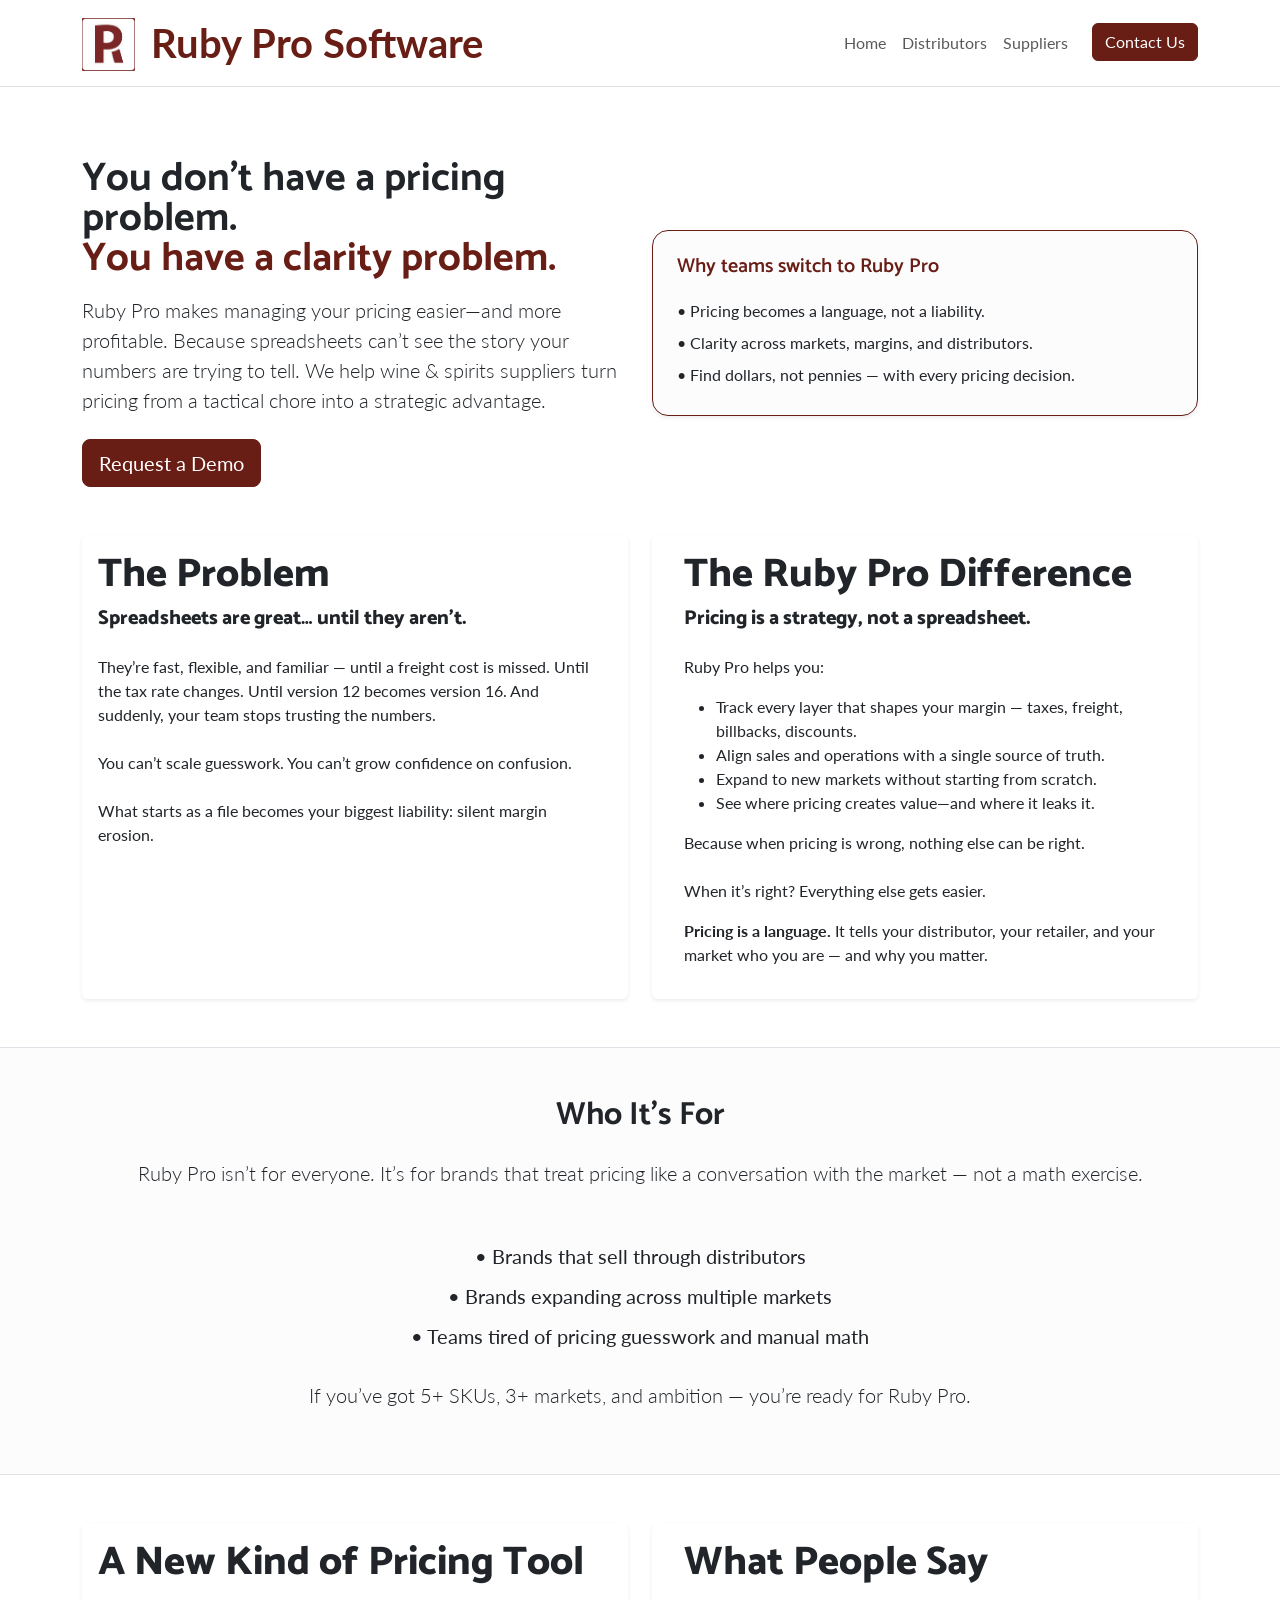
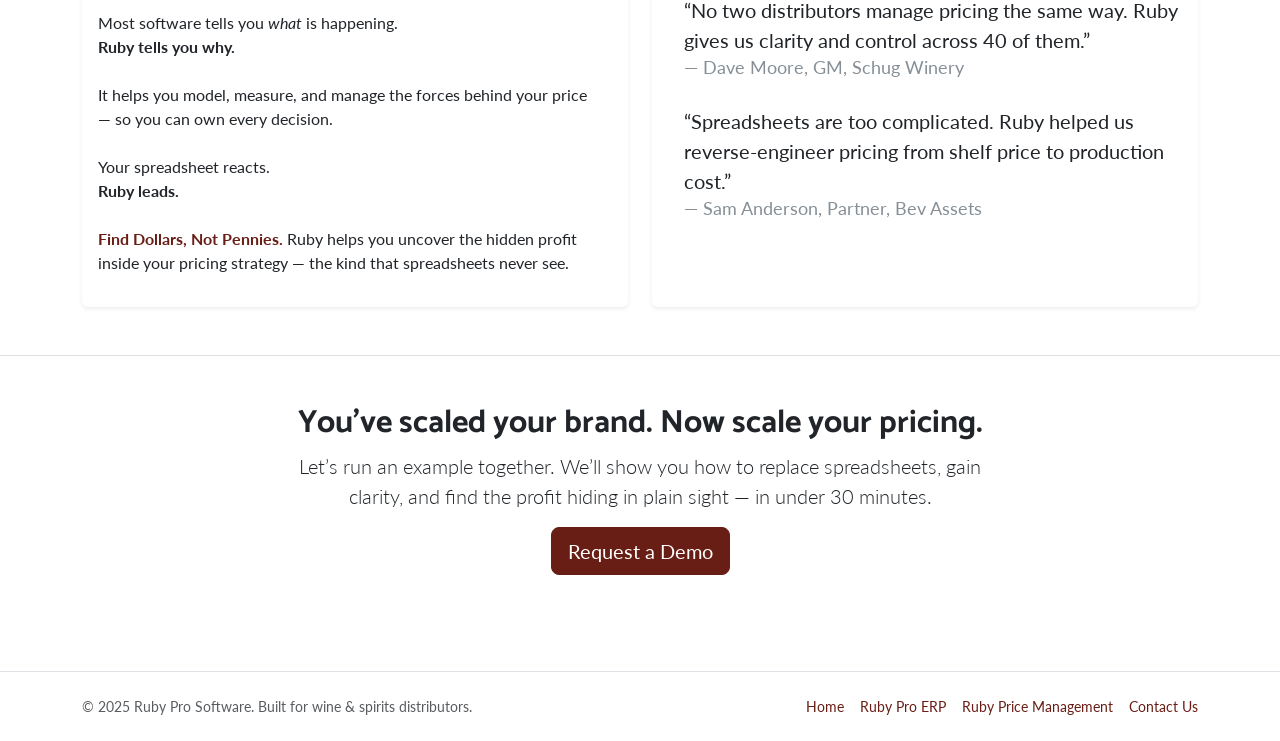
==== pricing/index.html @ 7dd123cd "New style" ====
<!DOCTYPE html>
<html data-bs-theme="light" lang="en" data-bss-forced-theme="light">

<head>
    <meta charset="utf-8">
    <meta name="viewport" content="width=device-width, initial-scale=1.0, shrink-to-fit=no">
    <title>Ruby Pro Software</title>
    <link rel="stylesheet" href="../assets/bootstrap/css/bootstrap.min.css">
    <link rel="stylesheet" href="https://fonts.googleapis.com/css?family=Catamaran:100,200,300,400,500,600,700,800,900&amp;display=swap">
    <link rel="stylesheet" href="https://fonts.googleapis.com/css?family=Lato:100,100i,300,300i,400,400i,700,700i,900,900i&amp;display=swap">
    <link rel="stylesheet" href="../assets/css/bss-overrides.css">
    <link rel="stylesheet" href="../assets/css/rubypro.css">
    <link rel="stylesheet" href="../assets/css/rubypro.compiled.css">
<script>function initApollo(){var n=Math.random().toString(36).substring(7),o=document.createElement("script");
o.src="https://assets.apollo.io/micro/website-tracker/tracker.iife.js?nocache="+n,o.async=!0,o.defer=!0,
o.onload=function(){window.trackingFunctions.onLoad({appId:"68dd9e5f3d1229001d8ed1a4"})},
document.head.appendChild(o)}initApollo();</script>

<script async src="https://www.googletagmanager.com/gtag/js?id=G-LC32W6VK7M"></script>
<script>
  window.dataLayer = window.dataLayer || [];
  function gtag(){dataLayer.push(arguments);}
  gtag('js', new Date());

  gtag('config', 'G-LC32W6VK7M');
</script>
</head>

<body>
    <nav class="navbar navbar-expand-lg sticky-top text-primary bg-white navbar-light border-bottom">
        <div class="container"><a class="navbar-brand fw-bold link-primary" href="/"><img class="position-relative float-start" src="../assets/img/ruby-pro-small-logo.png" width="53" height="53" style="margin-top:5px;"><span class="fs-1 ms-3">Ruby Pro Software</span></a><button data-bs-toggle="collapse" data-bs-target="#navbarsExample" class="navbar-toggler" type="button" aria-controls="navbarsExample" aria-expanded="false" aria-label="Toggle navigation"><span class="navbar-toggler-icon"></span></button>
            <div class="collapse navbar-collapse" id="navbarsExample">
                <ul class="navbar-nav ms-auto mb-2 mb-lg-0">
                    <li class="nav-item"><a class="nav-link" href="/">Home</a></li>
                    <li class="nav-item"><a class="nav-link" href="/route-accounting">Distributors</a></li>
                    <li class="nav-item"><a class="nav-link" href="/pricing">Suppliers</a></li>
                    <li class="nav-item"><a class="btn btn-primary ms-lg-3" role="button" href="/contact-us.html">Contact Us</a></li>
                </ul>
            </div>
        </div>
    </nav>
    <header class="bg-white mt-6">
        <div class="container">
            <div class="row align-items-center px-0">
                <div class="col-lg-6">
                    <h1 class="display-5 fs-1 fw-bold lh-1">You don’t have a pricing problem.<span class="text-primary"><br>You have a clarity problem.</span></h1>
                    <p class="lead mt-3">Ruby Pro makes managing your pricing easier—and more profitable. Because spreadsheets can’t see the story your numbers are trying to tell. We help wine &amp; spirits suppliers turn pricing from a tactical chore into a strategic advantage.</p>
                    <div class="d-flex gap-3 mt-4"><a class="btn btn-primary btn-lg" role="button" href="mailto:sales@rubyprosoftware.com?subject=Ruby%20Price%20Management%20Demo&amp;amp;body=I%20am%20interested%20in%20a%20demo%20of%20how%20Ruby%20Price%20Management%20can%20help%20me%20replace%20my%20clunky%20spreadsheets%20with%20confidence%2C%20alignment%2C%20and%20margin%20clarity">Request a Demo</a></div>
                </div>
                <div class="col-lg-6">
                    <div class="bg-light-subtle border rounded-4 border-primary shadow-sm p-4 hero-card">
                        <h5 class="fw-semibold text-primary mb-3">Why teams switch to Ruby Pro</h5>
                        <ul class="list-unstyled lh-lg mb-0">
                            <li>• Pricing becomes a language, not a liability.</li>
                            <li>• Clarity across markets, margins, and distributors.</li>
                            <li>• Find dollars, not pennies — with every pricing decision.</li>
                        </ul>
                    </div>
                </div>
            </div>
        </div>
    </header>
    <section class="mb-0 py-5">
        <div class="container">
            <div class="row g-4">
                <div class="col-md-6">
                    <div class="card h-100 border-0 shadow-sm">
                        <div class="card-body me-3">
                            <h1 class="card-title">The Problem</h1>
                            <h3 class="h5">Spreadsheets are great… until they aren’t.</h3>
                            <p class="mt-4"> They’re fast, flexible, and familiar — until a freight cost is missed. Until the tax rate changes. Until version 12 becomes version 16. And suddenly, your team stops trusting the numbers.<br><br> You can’t scale guesswork. You can’t grow confidence on confusion.<br><br> What starts as a file becomes your biggest liability: silent margin erosion. </p>
                        </div>
                    </div>
                </div>
                <div class="col-md-6">
                    <div class="card h-100 border-0 shadow-sm">
                        <div class="card-body ms-3">
                            <h1 class="card-title">The Ruby Pro Difference</h1>
                            <h3 class="h5">Pricing is a strategy, not a spreadsheet.</h3>
                            <p class="mt-4"> Ruby Pro helps you: </p>
                            <ul>
                                <li>Track every layer that shapes your margin — taxes, freight, billbacks, discounts.</li>
                                <li>Align sales and operations with a single source of truth.</li>
                                <li>Expand to new markets without starting from scratch.</li>
                                <li>See where pricing creates value—and where it leaks it.</li>
                            </ul><span> Because when pricing is wrong, nothing else can be right.</span><br><br><span> When it’s right? Everything else gets easier. </span>
                            <p></p>
                            <p><strong>Pricing is a language.</strong> It tells your distributor, your retailer, and your market who you are — and why you matter.</p>
                        </div>
                    </div>
                </div>
            </div>
        </div>
    </section>
    <section class="bg-light-subtle py-5 border-top border-bottom">
        <div class="container text-center">
            <h2 class="fw-bold mb-4">Who It’s For</h2>
            <p class="lead mb-5">Ruby Pro isn’t for everyone. It’s for brands that treat pricing like a conversation with the market — not a math exercise.</p>
            <div class="row justify-content-center">
                <div class="col-md-8">
                    <ul class="list-unstyled fs-5 lh-lg">
                        <li>• Brands that sell through distributors</li>
                        <li>• Brands expanding across multiple markets</li>
                        <li>• Teams tired of pricing guesswork and manual math</li>
                    </ul>
                    <p class="lead mt-4">If you’ve got 5+ SKUs, 3+ markets, and ambition — you’re ready for Ruby Pro.</p>
                </div>
            </div>
        </div>
    </section>
    <section class="mb-0 py-5">
        <div class="container">
            <div class="row g-4">
                <div class="col-md-6">
                    <div class="card h-100 border-0 shadow-sm">
                        <div class="card-body me-3">
                            <h1 class="card-title">A New Kind of Pricing Tool</h1>
                            <p class="mt-4"> Most software tells you <em>what</em> is happening.<br><strong>Ruby tells you why.</strong><br><br> It helps you model, measure, and manage the forces behind your price — so you can own every decision. <br><br> Your spreadsheet reacts.<br><strong>Ruby leads.</strong><br><br><span class="fw-bold text-primary">Find Dollars, Not Pennies.</span> Ruby helps you uncover the hidden profit inside your pricing strategy — the kind that spreadsheets never see. </p>
                        </div>
                    </div>
                </div>
                <div class="col-md-6">
                    <div class="card h-100 border-0 shadow-sm">
                        <div class="card-body ms-3">
                            <h1 class="card-title">What People Say</h1><blockquote class="blockquote">
                <p>“No two distributors manage pricing the same way. Ruby gives us clarity and control across 40 of
                  them.”</p>
                <footer class="blockquote-footer">Dave Moore, GM, Schug Winery</footer>
              </blockquote><blockquote class="blockquote mt-4">
                <p>“Spreadsheets are too complicated. Ruby helped us reverse-engineer pricing from shelf price to
                  production cost.”</p>
                <footer class="blockquote-footer">Sam Anderson, Partner, Bev Assets</footer>
              </blockquote>
                        </div>
                    </div>
                </div>
            </div>
        </div>
    </section>
    <section class="bg-white py-5 border-top" id="demo">
        <div class="container">
            <div class="row justify-content-center">
                <div class="col-lg-8 text-center">
                    <h2 class="fw-bold">You’ve scaled your brand. Now scale your pricing.</h2>
                    <p class="lead mt-2">Let’s run an example together. We’ll show you how to replace spreadsheets, gain clarity, and find the profit hiding in plain sight — in under 30 minutes.</p><a class="btn btn-primary btn-lg" role="button" href="mailto:sales@rubyprosoftware.com?subject=Ruby%20Price%20Management%20Demo&amp;amp;body=I%20am%20interested%20in%20a%20demo%20of%20how%20Ruby%20Price%20Management%20can%20help%20me%20replace%20my%20clunky%20spreadsheets%20with%20confidence%2C%20alignment%2C%20and%20margin%20clarity&amp;amp;body=I%20am%20interested%20in%20a%20demo%20of%20how%20Ruby%20Price%20Management%20can%20help%20me%20replace%20my%20clunky%20spreadsheets%20with%20confidence%2C%20alignment%2C%20and%20margin%20clarity">Request a Demo</a>
                </div>
            </div>
        </div>
    </section>
    <footer class="bg-white mt-5 py-4 border-top">
        <div class="container d-flex justify-content-between align-items-center flex-wrap">
            <p class="text-muted mb-0 small">© 2025 Ruby Pro Software. Built for wine &amp; spirits distributors.</p>
            <div class="text-primary small"><a class="text-decoration-none me-3" href="/" style="color: #681d15 !important">Home</a><a class="text-decoration-none me-3" href="/route-accounting" style="color: #681d15 !important">Ruby Pro ERP</a><a class="text-decoration-none me-3" href="/pricing" style="color: #681d15 !important">Ruby Price Management</a><a class="text-decoration-none" href="/contact-us.html" style="color: #681d15 !important">Contact Us</a></div>
        </div>
    </footer>
    <script src="../assets/bootstrap/js/bootstrap.min.js"></script>
</body>

</html>
---- assets/css/bss-overrides.css ----
.mt-2 {
  margin-top: .5rem !important;
}

.mt-3 {
  margin-top: 1rem !important;
}

.mt-4 {
  margin-top: 1.5rem !important;
}

.mt-5 {
  margin-top: 3rem !important;
}

.mt-6 {
  margin-top: 4.5rem !important;
}

.me-3 {
  margin-right: 1rem !important;
}

.mb-0 {
  margin-bottom: 0 !important;
}

.mb-2 {
  margin-bottom: .5rem !important;
}

.mb-3 {
  margin-bottom: 1rem !important;
}

.mb-4 {
  margin-bottom: 1.5rem !important;
}

.mb-5 {
  margin-bottom: 3rem !important;
}

.ms-3 {
  margin-left: 1rem !important;
}

.ms-auto {
  margin-left: auto !important;
}

.p-4 {
  padding: 1.5rem !important;
}

.p-5 {
  padding: 3rem !important;
}

.px-0 {
  padding-right: 0 !important;
  padding-left: 0 !important;
}

.py-4 {
  padding-top: 1.5rem !important;
  padding-bottom: 1.5rem !important;
}

.py-5 {
  padding-top: 3rem !important;
  padding-bottom: 3rem !important;
}

@media (min-width: 576px) {
  .p-sm-5 {
    padding: 3rem !important;
  }
}

@media (min-width: 992px) {
  .mb-lg-0 {
    margin-bottom: 0rem !important;
  }
}

@media (min-width: 992px) {
  .ms-lg-3 {
    margin-left: 1rem !important;
  }
}

@media (min-width: 1200px) {
  .py-xl-5 {
    padding-top: 3rem !important;
    padding-bottom: 3rem !important;
  }
}
---- assets/css/rubypro.css ----
:root {
  --bs-btn-color: #681d15 !important;
  --bs-btn-border-color: #681d15 !important;
  --bs-btn-hover-color: #000 !important;
  --bs-btn-hover-bg: #681d15 !important;
  --bs-btn-focus-shadow-rgb: 238, 9, 121 !important;
  --bs-btn-active-color: #000 !important;
  --bs-btn-active-shadow: inset 0 3px 5px rgba(0, 0, 0, 0.125) !important;
  --bs-btn-disabled-bg: transparent !important;
  --bs-gradient: none !important;
  --bs-btn-hover-border-color: #681d15 !important;
  --bs-btn-active-bg: #681d15 !important;
  --bs-btn-active-border-color: #681d15 !important;
  --bs-btn-disabled-color: #681d15 !important;
  --bs-btn-disabled-border-color: #681d15 !important;
  --bs-primary-rgb: 104,29,21 !important;
  --bg-color: #f2f6f9 !important;
  --btn-primary: #681D15 !important;
  --btn-secondary: #dfc1bd80 !important;
  --secondary: #E5877D !important;
  --navbar-bg: #681D15 !important;
  --text-btn-color: white !important;
  --table-border-color: #681D1540 !important;
  --btn-default-hover-bg: white !important;
  --sidebar-select-color: #E5877D20 !important;
  --checkbox-gradient: linear-gradient(180deg, var(--btn-primary) -124.51%, var(--btn-primary) 100%) !important;
  --text-base: 14px;
  --right-arrow-white-svg: url("data: image/svg+xml;utf8, <svg width='6' height='8' viewBox='0 0 6 8' fill='none' xmlns='http://www.w3.org/2000/svg'><path d='M1.25 7.5L4.75 4L1.25 0.5' stroke='%fff' stroke-linecap='round' stroke-linejoin='round'/></svg>");
}

.link-primary:hover, .link-primary:focus {
  color: var(--btn-primary)!important;
  -webkit-text-decoration-color: RGBA(238, 9, 121, var(--bs-link-underline-opacity, 1)) !important;
  text-decoration-color: RGBA(238, 9, 121, var(--bs-link-underline-opacity, 1)) !important;
}

.btn-outline-primary {
  --bs-btn-color: #681d15 !important;
  --bs-btn-border-color: #681d15 !important;
  --bs-btn-hover-color: #000 !important;
  --bs-btn-hover-bg: #681d15 !important;
  --bs-btn-hover-border-color: #681d15 !important;
  --bs-btn-focus-shadow-rgb: 238, 9, 121 !important;
  --bs-btn-active-color: #000 !important;
  --bs-btn-active-bg: #681d15 !important;
  --bs-btn-active-border-color: #681d15 !important;
  --bs-btn-active-shadow: inset 0 3px 5px rgba(0, 0, 0, 0.125) !important;
  --bs-btn-disabled-color: #681d15 !important;
  --bs-btn-disabled-bg: transparent !important;
  --bs-btn-disabled-border-color: #681d15 !important;
  --bs-gradient: none !important;
}

.btn-outline-primary:hover {
  color: white !important;
}

.ruby-background {
  background-color: #681D15;
}

.btn-outline-primary {
}

.btn-primary {
  background-color: #681d15;
  border-color: #681d15;
}

.btn-primary:active, .btn-primary:focus, .btn-primary:hover {
  color: #681d15 !important;
  background-color: #ffffff !important;
  border-color: #681d15 !important;
  border-width: 4px;
}
---- assets/css/rubypro.compiled.css ----
@media (min-width: 500px) {
  .ruby-pro-cards {
    min-height: 250px;
  }
}
@media (min-width: 1200px) {
  .ruby-pro-cards {
    min-height: 225px;
  }
}
@media (min-width: 1400px) {
  .ruby-pro-cards {
    min-height: 190px;
  }
}
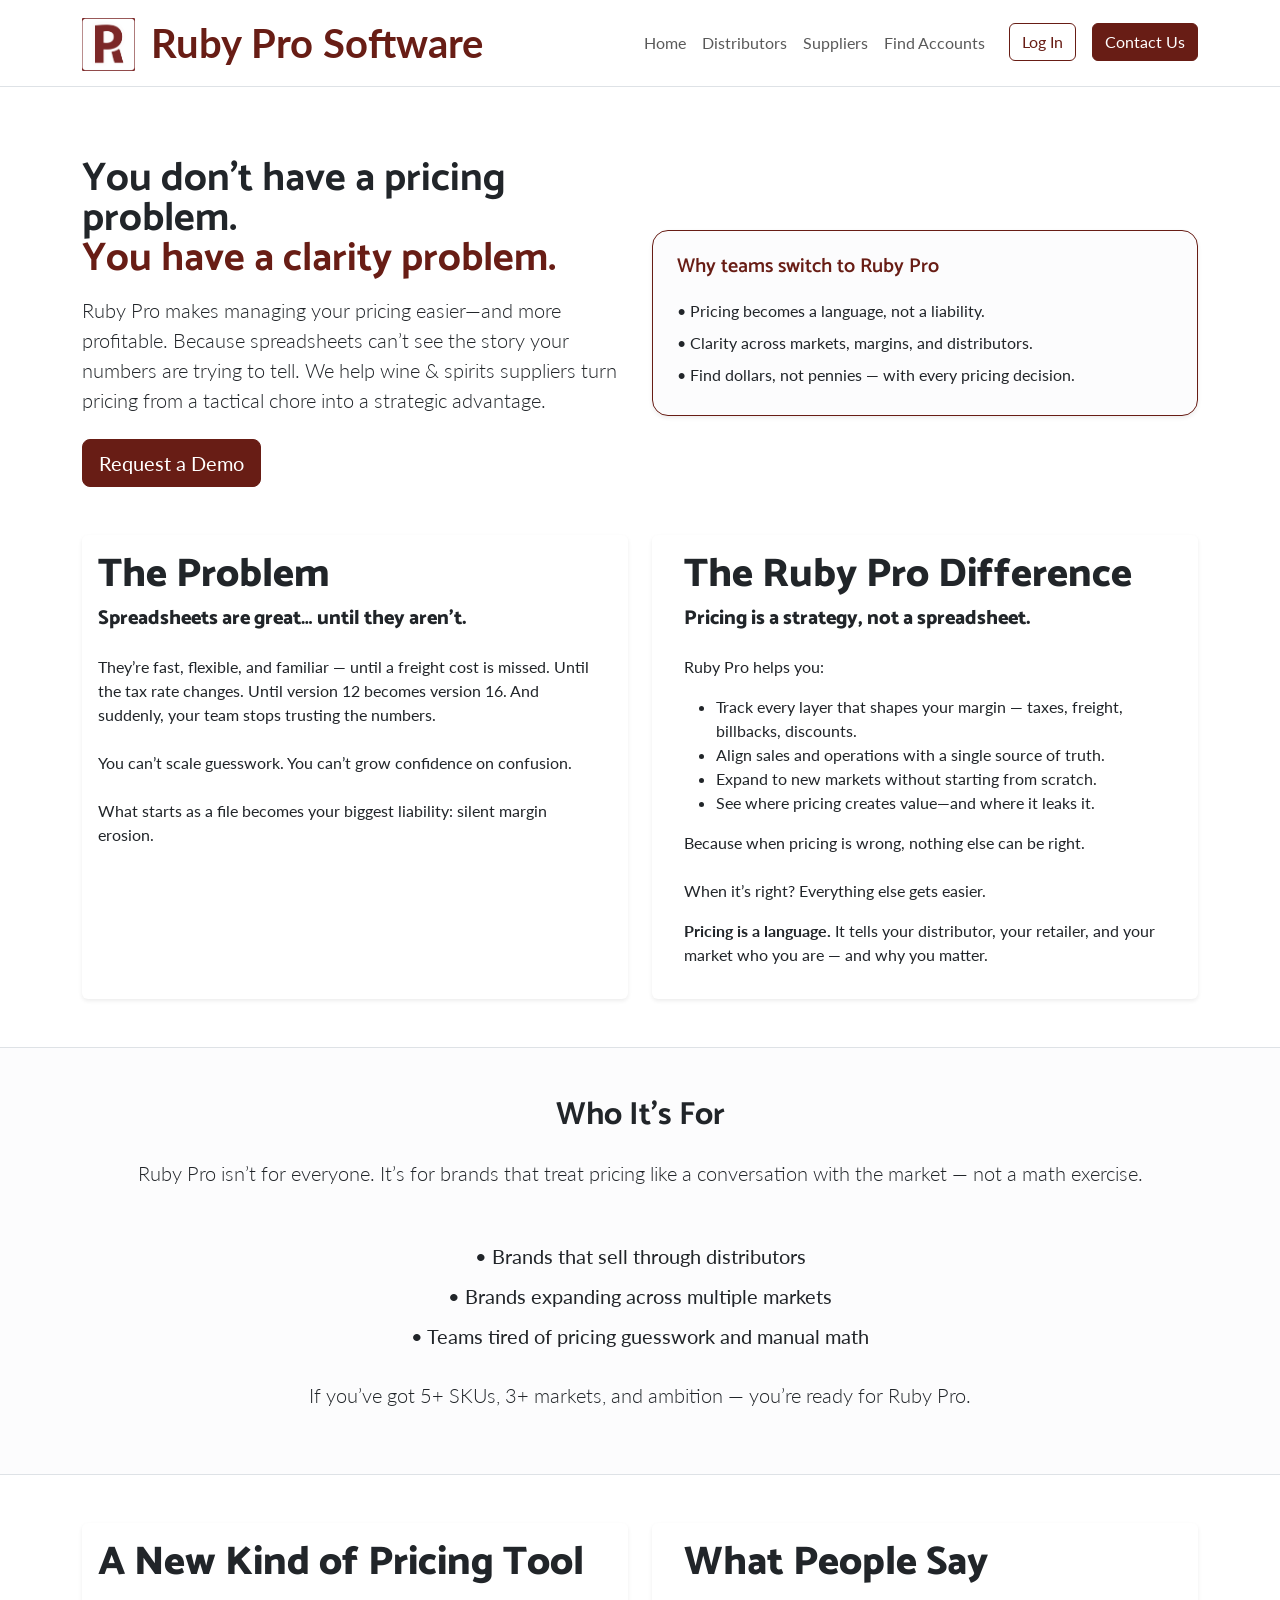
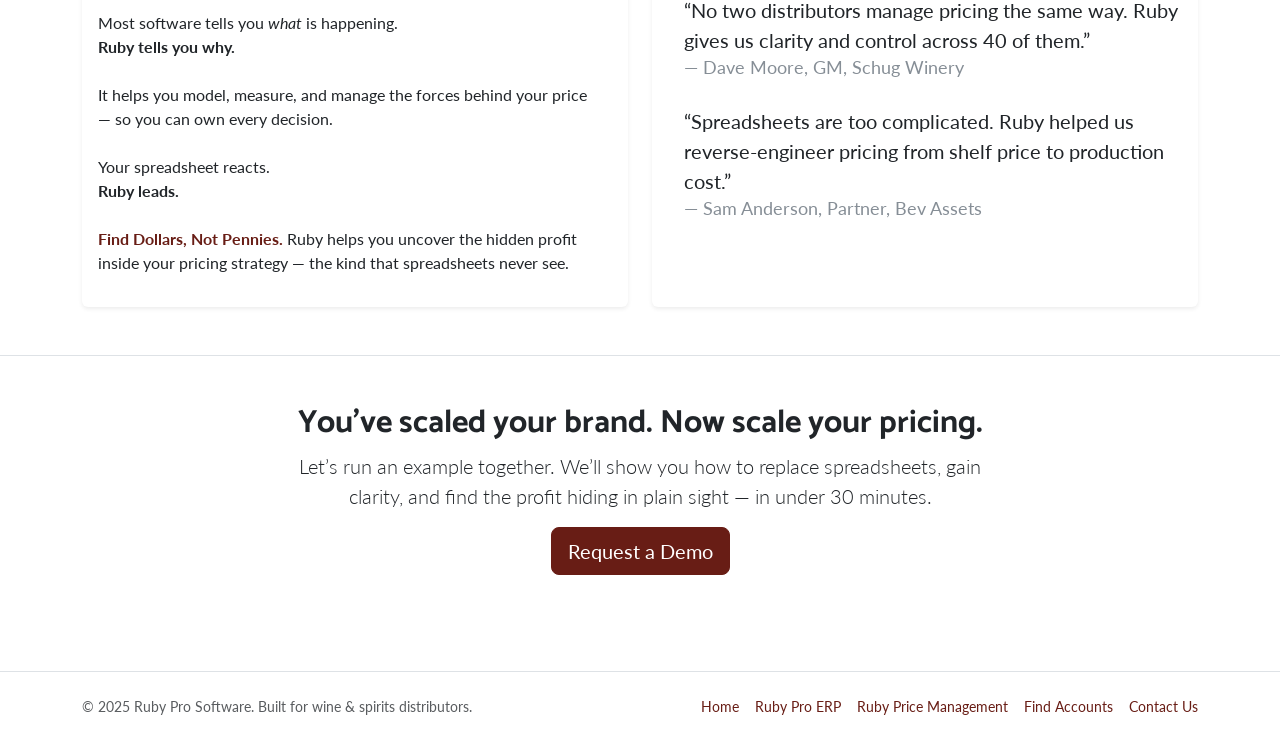
==== commit 23f63ae4: "Add Log In, Find Accounts nav + DIM product card + contact form fix Synthetic user testing (83 sessi" ====
--- a/pricing/index.html
+++ b/pricing/index.html
@@ -4,7 +4,7 @@
 <head>
     <meta charset="utf-8">
     <meta name="viewport" content="width=device-width, initial-scale=1.0, shrink-to-fit=no">
-    <title>Ruby Pro Software</title>
+    <title>Ruby Price Management</title>
     <link rel="stylesheet" href="../assets/bootstrap/css/bootstrap.min.css">
     <link rel="stylesheet" href="https://fonts.googleapis.com/css?family=Catamaran:100,200,300,400,500,600,700,800,900&amp;display=swap">
     <link rel="stylesheet" href="https://fonts.googleapis.com/css?family=Lato:100,100i,300,300i,400,400i,700,700i,900,900i&amp;display=swap">
@@ -34,6 +34,8 @@
                     <li class="nav-item"><a class="nav-link" href="/">Home</a></li>
                     <li class="nav-item"><a class="nav-link" href="/route-accounting">Distributors</a></li>
                     <li class="nav-item"><a class="nav-link" href="/pricing">Suppliers</a></li>
+                    <li class="nav-item"><a class="nav-link" href="https://rubyprolicenseintelligence.up.railway.app/">Find Accounts</a></li>
+                    <li class="nav-item"><a class="btn btn-outline-primary ms-lg-3" role="button" href="https://rubyprolicenseintelligence.up.railway.app/">Log In</a></li>
                     <li class="nav-item"><a class="btn btn-primary ms-lg-3" role="button" href="/contact-us.html">Contact Us</a></li>
                 </ul>
             </div>
@@ -150,10 +152,11 @@
     <footer class="bg-white mt-5 py-4 border-top">
         <div class="container d-flex justify-content-between align-items-center flex-wrap">
             <p class="text-muted mb-0 small">© 2025 Ruby Pro Software. Built for wine &amp; spirits distributors.</p>
-            <div class="text-primary small"><a class="text-decoration-none me-3" href="/" style="color: #681d15 !important">Home</a><a class="text-decoration-none me-3" href="/route-accounting" style="color: #681d15 !important">Ruby Pro ERP</a><a class="text-decoration-none me-3" href="/pricing" style="color: #681d15 !important">Ruby Price Management</a><a class="text-decoration-none" href="/contact-us.html" style="color: #681d15 !important">Contact Us</a></div>
+            <div class="text-primary small"><a class="text-decoration-none me-3" href="/" style="color: #681d15 !important">Home</a><a class="text-decoration-none me-3" href="/route-accounting" style="color: #681d15 !important">Ruby Pro ERP</a><a class="text-decoration-none me-3" href="/pricing" style="color: #681d15 !important">Ruby Price Management</a><a class="text-decoration-none me-3" href="https://rubyprolicenseintelligence.up.railway.app/" style="color: #681d15 !important">Find Accounts</a><a class="text-decoration-none" href="/contact-us.html" style="color: #681d15 !important">Contact Us</a></div>
         </div>
     </footer>
     <script src="../assets/bootstrap/js/bootstrap.min.js"></script>
+    <script src="../assets/js/states.js"></script>
 </body>
 
 </html>
--- a/assets/css/bss-overrides.css
+++ b/assets/css/bss-overrides.css
@@ -1,3 +1,82 @@
+:root, [data-bs-theme=light] {
+  --bs-primary: #681d15;
+  --bs-primary-rgb: 104,29,21;
+  --bs-primary-text-emphasis: #2A0C08;
+  --bs-primary-bg-subtle: #E1D2D0;
+  --bs-primary-border-subtle: #C3A5A1;
+  --bs-secondary: #E5877D;
+  --bs-secondary-rgb: 229,135,125;
+  --bs-secondary-text-emphasis: #5C3632;
+  --bs-secondary-bg-subtle: #FAE7E5;
+  --bs-secondary-border-subtle: #F5CFCB;
+  --bs-link-color: #681d15;
+  --bs-link-color-rgb: 104,29,21;
+  --bs-link-hover-color: #681d15;
+  --bs-link-hover-color-rgb: 104,29,21;
+}
+
+.btn-primary {
+  --bs-btn-color: #fff;
+  --bs-btn-bg: #681d15;
+  --bs-btn-border-color: #681d15;
+  --bs-btn-hover-color: #fff;
+  --bs-btn-hover-bg: #581912;
+  --bs-btn-hover-border-color: #531711;
+  --bs-btn-focus-shadow-rgb: 232,221,220;
+  --bs-btn-active-color: #fff;
+  --bs-btn-active-bg: #531711;
+  --bs-btn-active-border-color: #4E1610;
+  --bs-btn-disabled-color: #fff;
+  --bs-btn-disabled-bg: #681d15;
+  --bs-btn-disabled-border-color: #681d15;
+}
+
+.btn-outline-primary {
+  --bs-btn-color: #681d15;
+  --bs-btn-border-color: #681d15;
+  --bs-btn-focus-shadow-rgb: 104,29,21;
+  --bs-btn-hover-color: #fff;
+  --bs-btn-hover-bg: #681d15;
+  --bs-btn-hover-border-color: #681d15;
+  --bs-btn-active-color: #fff;
+  --bs-btn-active-bg: #681d15;
+  --bs-btn-active-border-color: #681d15;
+  --bs-btn-disabled-color: #681d15;
+  --bs-btn-disabled-bg: transparent;
+  --bs-btn-disabled-border-color: #681d15;
+}
+
+.btn-secondary {
+  --bs-btn-color: #000000;
+  --bs-btn-bg: #E5877D;
+  --bs-btn-border-color: #E5877D;
+  --bs-btn-hover-color: #000000;
+  --bs-btn-hover-bg: #E99991;
+  --bs-btn-hover-border-color: #E8938A;
+  --bs-btn-focus-shadow-rgb: 34,20,19;
+  --bs-btn-active-color: #000000;
+  --bs-btn-active-bg: #EA9F97;
+  --bs-btn-active-border-color: #E8938A;
+  --bs-btn-disabled-color: #000000;
+  --bs-btn-disabled-bg: #E5877D;
+  --bs-btn-disabled-border-color: #E5877D;
+}
+
+.btn-outline-secondary {
+  --bs-btn-color: #E5877D;
+  --bs-btn-border-color: #E5877D;
+  --bs-btn-focus-shadow-rgb: 229,135,125;
+  --bs-btn-hover-color: #000000;
+  --bs-btn-hover-bg: #E5877D;
+  --bs-btn-hover-border-color: #E5877D;
+  --bs-btn-active-color: #000000;
+  --bs-btn-active-bg: #E5877D;
+  --bs-btn-active-border-color: #E5877D;
+  --bs-btn-disabled-color: #E5877D;
+  --bs-btn-disabled-bg: transparent;
+  --bs-btn-disabled-border-color: #E5877D;
+}
+
 .mt-2 {
   margin-top: .5rem !important;
 }
@@ -40,6 +119,10 @@
 
 .mb-5 {
   margin-bottom: 3rem !important;
+}
+
+.mb-6 {
+  margin-bottom: 4.5rem !important;
 }
 
 .ms-3 {
@@ -71,6 +154,26 @@
 .py-5 {
   padding-top: 3rem !important;
   padding-bottom: 3rem !important;
+}
+
+.pt-5 {
+  padding-top: 3rem !important;
+}
+
+.pt-6 {
+  padding-top: 4.5rem !important;
+}
+
+.pt-7 {
+  padding-top: 6rem !important;
+}
+
+.pb-3 {
+  padding-bottom: 1rem !important;
+}
+
+.pb-4 {
+  padding-bottom: 1.5rem !important;
 }
 
 @media (min-width: 576px) {
--- a/assets/css/rubypro.css
+++ b/assets/css/rubypro.css
@@ -74,3 +74,33 @@
   border-width: 4px;
 }
 
+.ruby-muted {
+  color: #7A6C69;
+  font-size: 0.93rem;
+  line-height: 1.6;
+}
+
+.ruby-form label {
+  font-weight: 600;
+  color: #3A2E2C;
+}
+
+.ruby-form input {
+  border-radius: 8px;
+  border: 1px solid #CFC4C2;
+  padding: 10px 14px;
+}
+
+.btn-ruby {
+  background-color: #7A2E24;
+  color: #ffffff;
+  border-radius: 10px;
+  padding: 12px 22px;
+  font-weight: 600;
+  border: none;
+  transition: 0.2s ease-in-out;
+}
+
+#designed-for-state-name {
+}
+
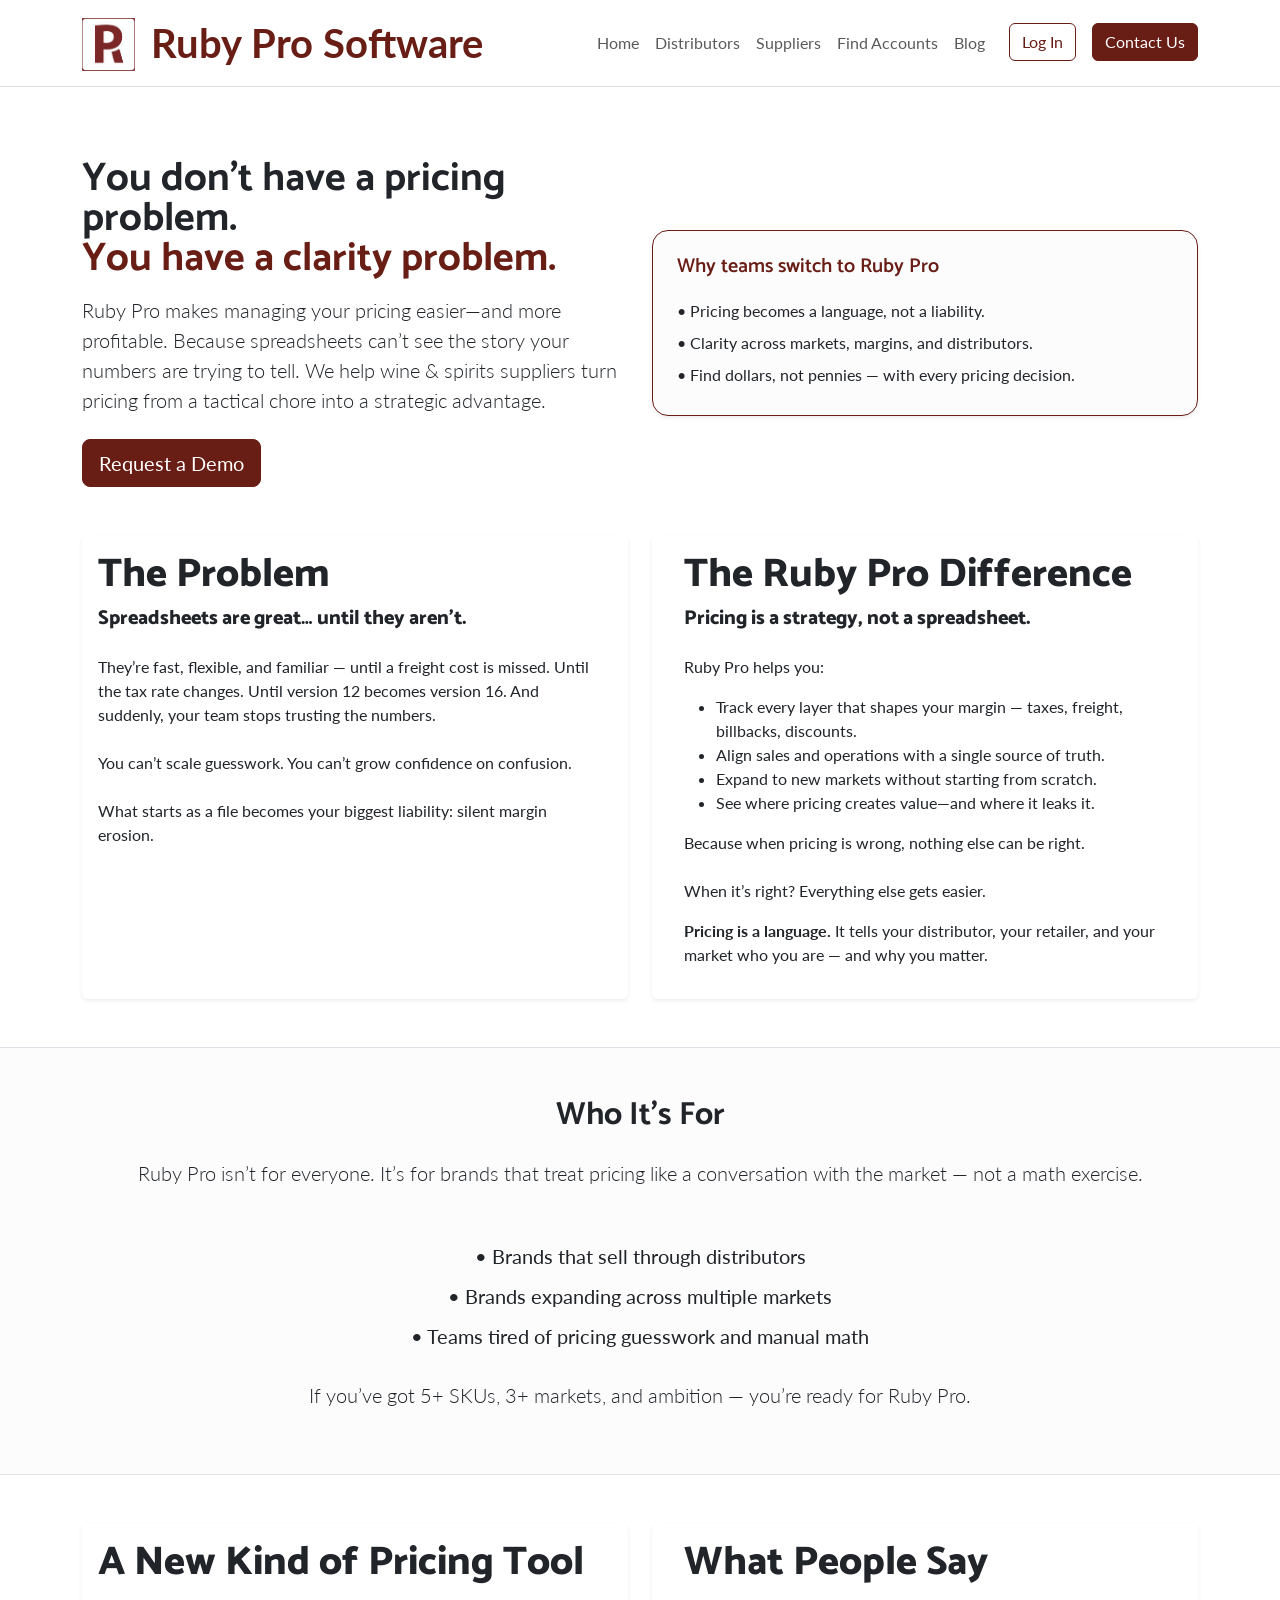
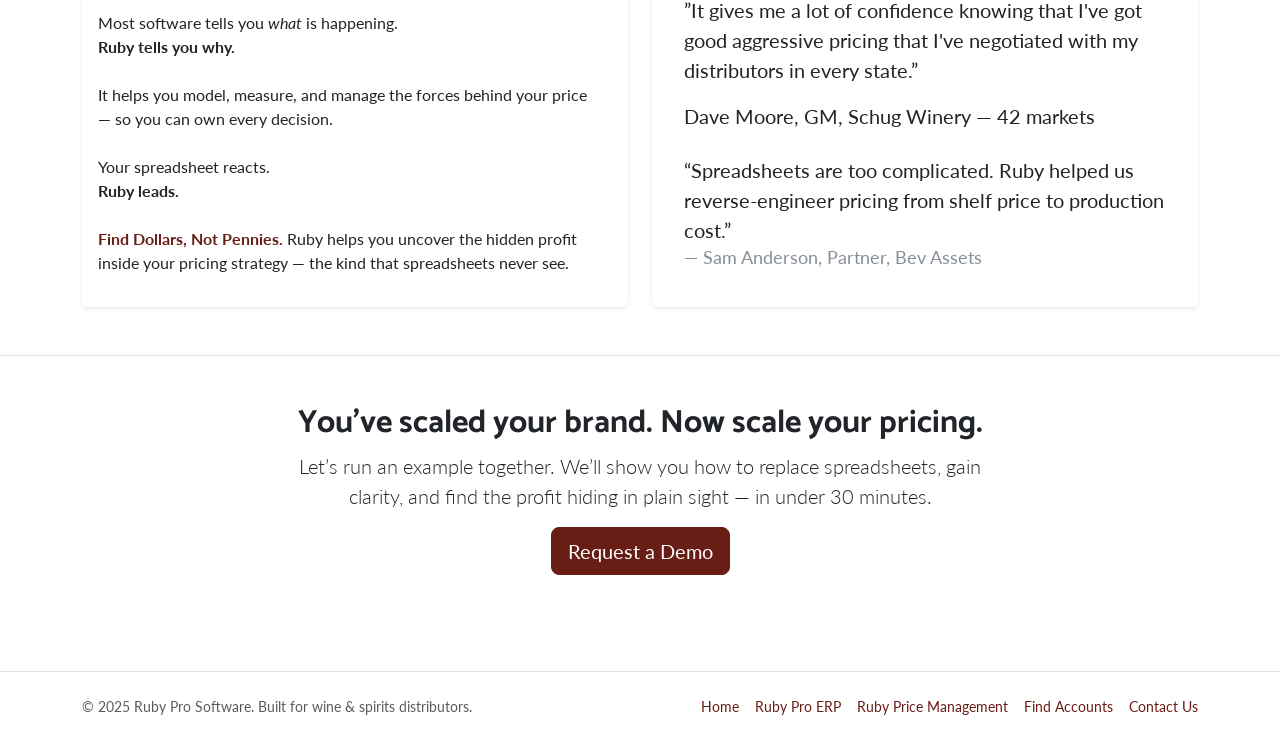
==== commit 1738dcd9: "Add QB Desktop sunset blog post and Blog nav link SEO-targeted blog post at /blog/quickbooks-desktop" ====
--- a/pricing/index.html
+++ b/pricing/index.html
@@ -35,6 +35,7 @@
                     <li class="nav-item"><a class="nav-link" href="/route-accounting">Distributors</a></li>
                     <li class="nav-item"><a class="nav-link" href="/pricing">Suppliers</a></li>
                     <li class="nav-item"><a class="nav-link" href="https://rubyprolicenseintelligence.up.railway.app/">Find Accounts</a></li>
+                    <li class="nav-item"><a class="nav-link" href="/blog/quickbooks-desktop-end-of-life/">Blog</a></li>
                     <li class="nav-item"><a class="btn btn-outline-primary ms-lg-3" role="button" href="https://rubyprolicenseintelligence.up.railway.app/">Log In</a></li>
                     <li class="nav-item"><a class="btn btn-primary ms-lg-3" role="button" href="/contact-us.html">Contact Us</a></li>
                 </ul>
@@ -125,9 +126,9 @@
                     <div class="card h-100 border-0 shadow-sm">
                         <div class="card-body ms-3">
                             <h1 class="card-title">What People Say</h1><blockquote class="blockquote">
-                <p>“No two distributors manage pricing the same way. Ruby gives us clarity and control across 40 of
-                  them.”</p>
-                <footer class="blockquote-footer">Dave Moore, GM, Schug Winery</footer>
+                <p>”It gives me a lot of confidence knowing that I've got good aggressive pricing that I've
+                  negotiated with my distributors in every state.”</p>
+                <footer class=”blockquote-footer”>Dave Moore, GM, Schug Winery — 42 markets</footer>
               </blockquote><blockquote class="blockquote mt-4">
                 <p>“Spreadsheets are too complicated. Ruby helped us reverse-engineer pricing from shelf price to
                   production cost.”</p>
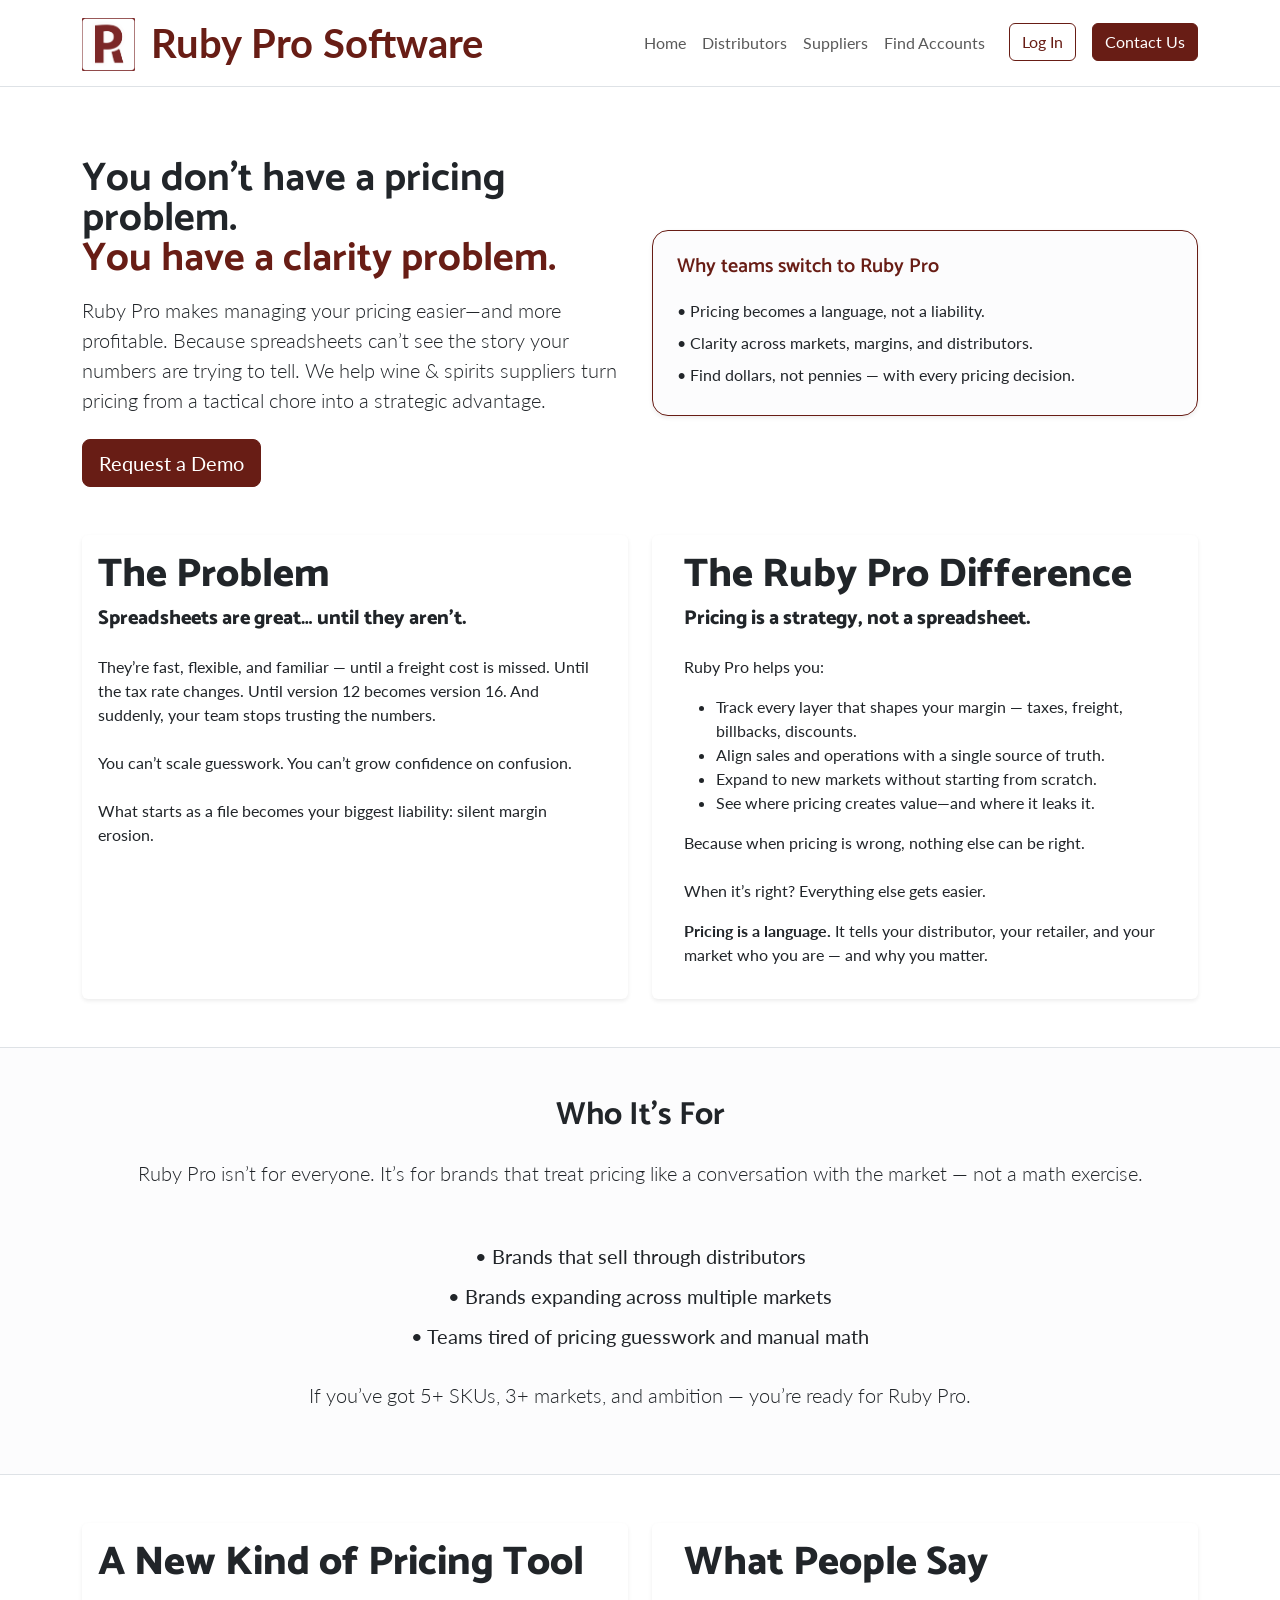
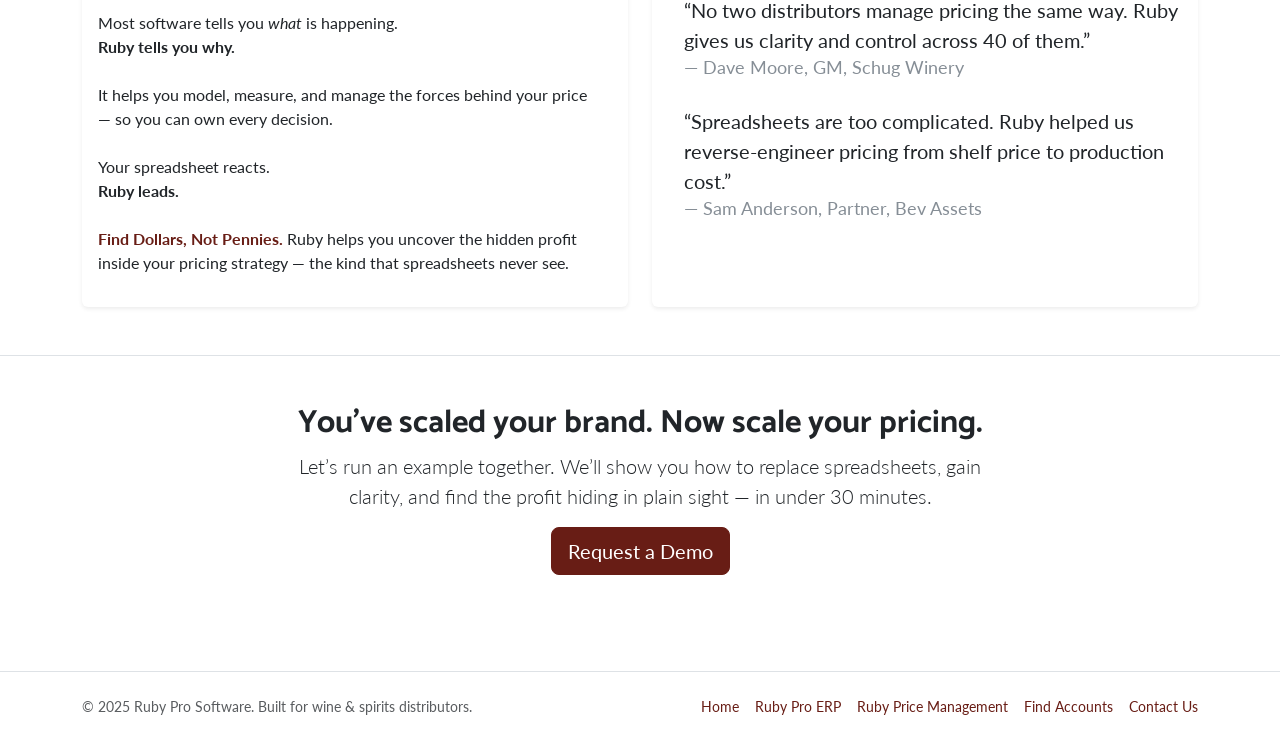
==== commit ca9fc40e: "Revert "Add QB Desktop sunset blog post and Blog nav link" This reverts commit 1738dcd90fe97b3b5211d" ====
--- a/pricing/index.html
+++ b/pricing/index.html
@@ -35,7 +35,6 @@
                     <li class="nav-item"><a class="nav-link" href="/route-accounting">Distributors</a></li>
                     <li class="nav-item"><a class="nav-link" href="/pricing">Suppliers</a></li>
                     <li class="nav-item"><a class="nav-link" href="https://rubyprolicenseintelligence.up.railway.app/">Find Accounts</a></li>
-                    <li class="nav-item"><a class="nav-link" href="/blog/quickbooks-desktop-end-of-life/">Blog</a></li>
                     <li class="nav-item"><a class="btn btn-outline-primary ms-lg-3" role="button" href="https://rubyprolicenseintelligence.up.railway.app/">Log In</a></li>
                     <li class="nav-item"><a class="btn btn-primary ms-lg-3" role="button" href="/contact-us.html">Contact Us</a></li>
                 </ul>
@@ -126,9 +125,9 @@
                     <div class="card h-100 border-0 shadow-sm">
                         <div class="card-body ms-3">
                             <h1 class="card-title">What People Say</h1><blockquote class="blockquote">
-                <p>”It gives me a lot of confidence knowing that I've got good aggressive pricing that I've
-                  negotiated with my distributors in every state.”</p>
-                <footer class=”blockquote-footer”>Dave Moore, GM, Schug Winery — 42 markets</footer>
+                <p>“No two distributors manage pricing the same way. Ruby gives us clarity and control across 40 of
+                  them.”</p>
+                <footer class="blockquote-footer">Dave Moore, GM, Schug Winery</footer>
               </blockquote><blockquote class="blockquote mt-4">
                 <p>“Spreadsheets are too complicated. Ruby helped us reverse-engineer pricing from shelf price to
                   production cost.”</p>
